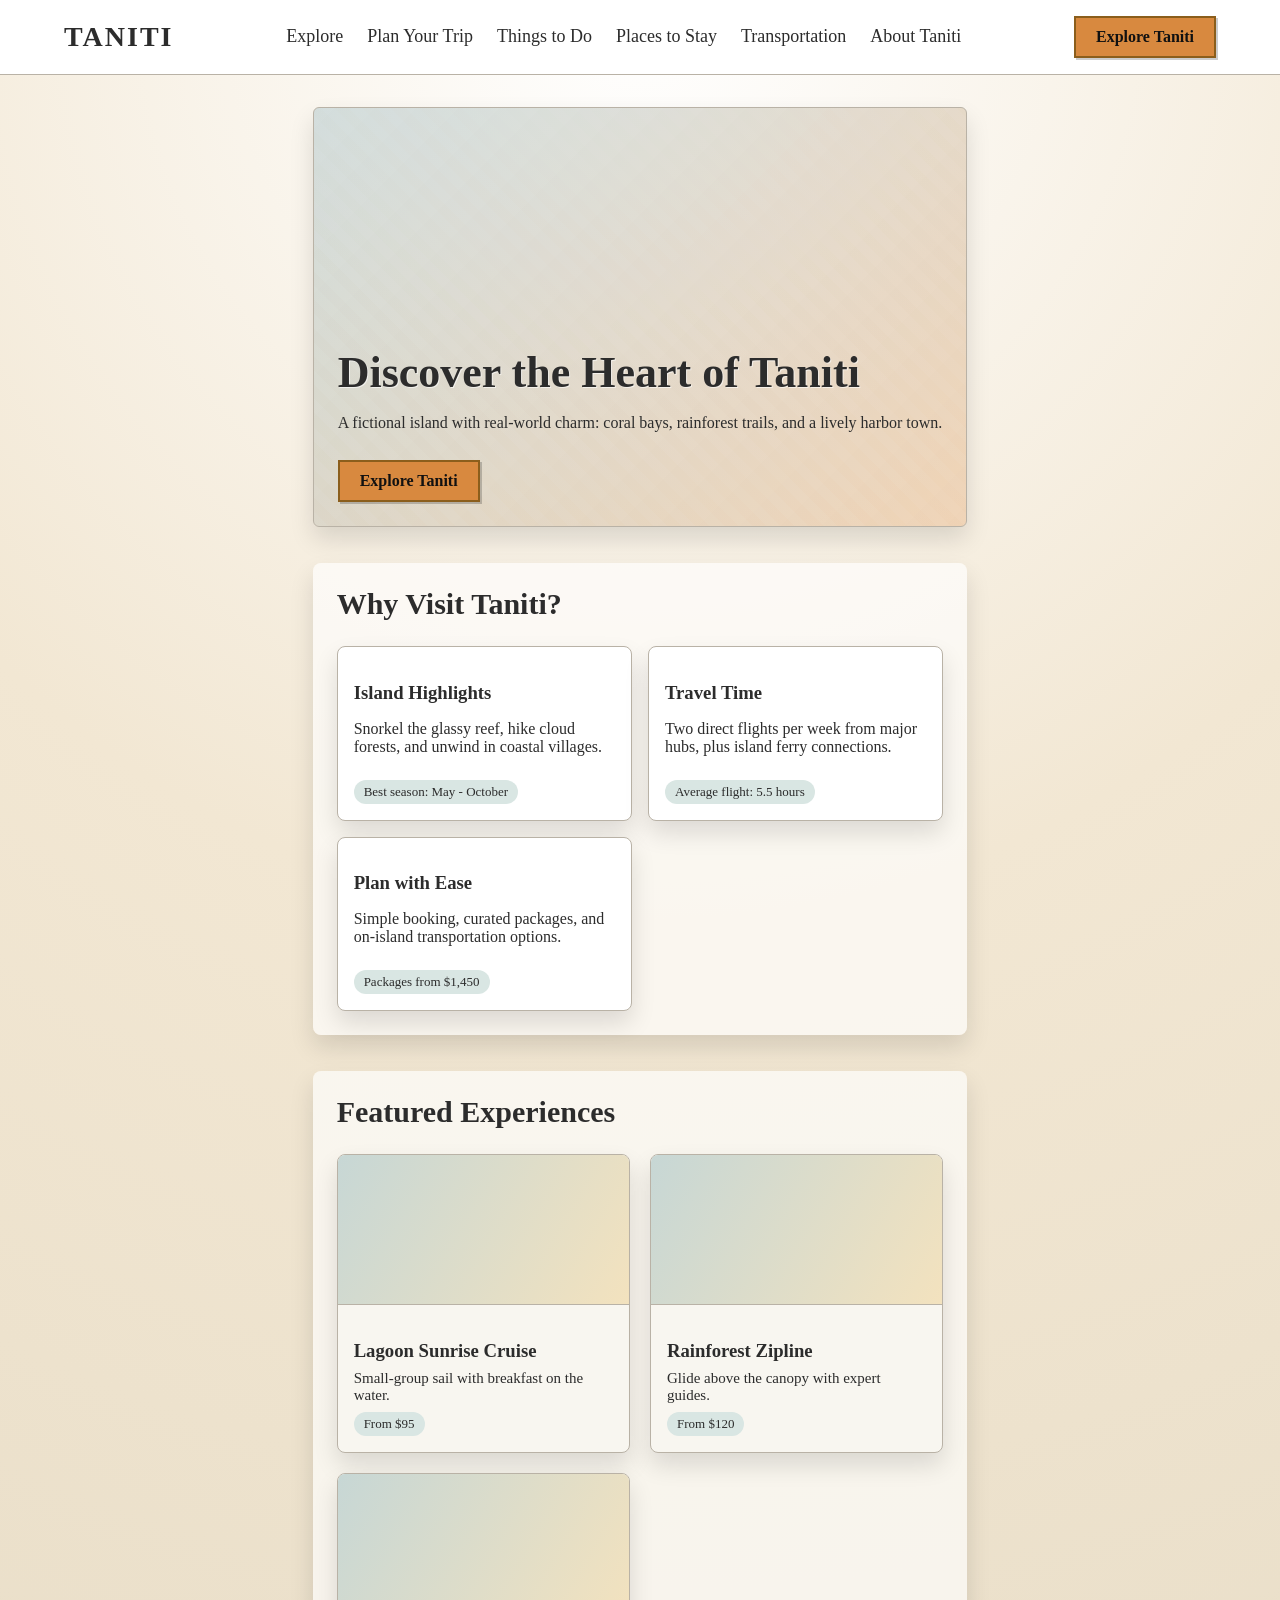
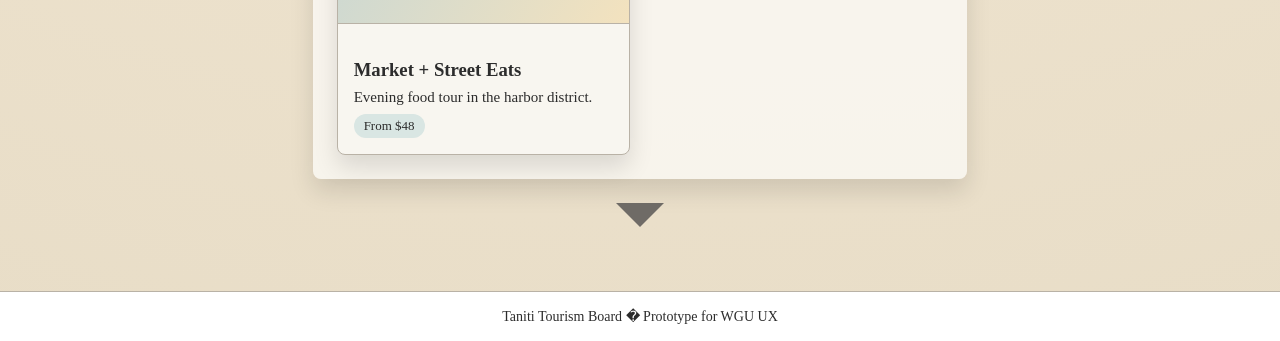
==== index.html @ 63d366b0 "Initial" ====
<!DOCTYPE html>
<html lang="en">
  <head>
    <meta charset="UTF-8" />
    <meta name="viewport" content="width=device-width, initial-scale=1.0" />
    <title>Taniti | Home</title>
    <link rel="stylesheet" href="styles.css" />
  </head>
  <body>
    <div class="page">
      <header>
        <div class="navbar">
          <div class="logo">TANITI</div>
          <nav class="nav-links" aria-label="Primary">
            <a href="explore.html">Explore</a>
            <a href="plan.html">Plan Your Trip</a>
            <a href="things.html">Things to Do</a>
            <a href="stay.html">Places to Stay</a>
            <a href="transportation.html">Transportation</a>
            <a href="about.html">About Taniti</a>
          </nav>
          <a class="cta" href="plan.html">Explore Taniti</a>
        </div>
      </header>

      <main>
        <section class="hero" aria-label="Hero">
          <div>
            <h1>Discover the Heart of Taniti</h1>
            <p>
              A fictional island with real-world charm: coral bays, rainforest
              trails, and a lively harbor town.
            </p>
            <a class="cta hero-cta" href="explore.html">Explore Taniti</a>
          </div>
        </section>

        <section class="section">
          <h2>Why Visit Taniti?</h2>
          <div class="info-block">
            <div class="info-card">
              <h3>Island Highlights</h3>
              <p>
                Snorkel the glassy reef, hike cloud forests, and unwind in
                coastal villages.
              </p>
              <span class="badge">Best season: May - October</span>
            </div>
            <div class="info-card">
              <h3>Travel Time</h3>
              <p>
                Two direct flights per week from major hubs, plus island ferry
                connections.
              </p>
              <span class="badge">Average flight: 5.5 hours</span>
            </div>
            <div class="info-card">
              <h3>Plan with Ease</h3>
              <p>
                Simple booking, curated packages, and on-island transportation
                options.
              </p>
              <span class="badge">Packages from $1,450</span>
            </div>
          </div>
        </section>

        <section class="section">
          <h2>Featured Experiences</h2>
          <div class="card-grid">
            <article class="card">
              <div class="image"></div>
              <div class="content">
                <h3>Lagoon Sunrise Cruise</h3>
                <p>Small-group sail with breakfast on the water.</p>
                <span class="badge">From $95</span>
              </div>
            </article>
            <article class="card">
              <div class="image"></div>
              <div class="content">
                <h3>Rainforest Zipline</h3>
                <p>Glide above the canopy with expert guides.</p>
                <span class="badge">From $120</span>
              </div>
            </article>
            <article class="card">
              <div class="image"></div>
              <div class="content">
                <h3>Market + Street Eats</h3>
                <p>Evening food tour in the harbor district.</p>
                <span class="badge">From $48</span>
              </div>
            </article>
          </div>
        </section>

        <div class="scroll-indicator" aria-hidden="true"></div>
      </main>

      <footer class="footer">Taniti Tourism Board � Prototype for WGU UX</footer>
    </div>
  </body>
</html>
---- styles.css ----
:root {
  --sand: #f2e7d3;
  --surf: #d9e6e3;
  --sea: #2f6f7e;
  --reef: #d8893f;
  --charcoal: #1e1e1e;
  --ink: #2c2c2c;
  --card: #f8f6f0;
  --border: #b9b2a6;
  --shadow: 0 12px 24px rgba(0, 0, 0, 0.12);
}

* {
  box-sizing: border-box;
}

body {
  margin: 0;
  font-family: "Palatino Linotype", "Book Antiqua", Palatino, serif;
  color: var(--ink);
  background: radial-gradient(circle at top, #ffffff 0%, var(--sand) 45%, #e8ddc7 100%);
}

img {
  max-width: 100%;
  display: block;
}

a {
  color: inherit;
  text-decoration: none;
}

a:hover {
  color: var(--sea);
}

.page {
  min-height: 100vh;
  display: flex;
  flex-direction: column;
}

header {
  background: #ffffff;
  border-bottom: 1px solid var(--border);
  position: sticky;
  top: 0;
  z-index: 10;
}

.navbar {
  max-width: 1200px;
  margin: 0 auto;
  padding: 16px 24px;
  display: grid;
  grid-template-columns: auto 1fr auto;
  align-items: center;
  gap: 16px;
}

.logo {
  font-weight: 700;
  font-size: 28px;
  letter-spacing: 2px;
}

.nav-links {
  display: flex;
  flex-wrap: wrap;
  gap: 16px;
  justify-content: center;
  font-size: 18px;
}

.nav-links a {
  padding: 6px 4px;
  border-bottom: 2px solid transparent;
}

.nav-links a.active {
  border-color: var(--reef);
}

.cta {
  background: var(--reef);
  color: #111;
  font-weight: 700;
  padding: 10px 20px;
  border: 2px solid #8b5e1c;
  box-shadow: 2px 2px 0 rgba(0, 0, 0, 0.2);
}

main {
  max-width: 1200px;
  margin: 0 auto;
  padding: 32px 24px 64px;
  flex: 1;
}

.hero {
  position: relative;
  height: 420px;
  background: linear-gradient(135deg, rgba(47, 111, 126, 0.2), rgba(217, 137, 63, 0.3)),
    repeating-linear-gradient(45deg, rgba(255, 255, 255, 0.35), rgba(255, 255, 255, 0.35) 10px, rgba(255, 255, 255, 0.2) 10px, rgba(255, 255, 255, 0.2) 20px);
  border: 1px solid var(--border);
  box-shadow: var(--shadow);
  display: flex;
  align-items: flex-end;
  justify-content: center;
  padding: 24px;
  border-radius: 6px;
}

.hero h1 {
  font-size: 44px;
  margin: 0 0 16px;
  text-shadow: 1px 1px 0 rgba(255, 255, 255, 0.6);
}

.hero .hero-cta {
  display: inline-block;
  margin-top: 12px;
}

.section {
  margin-top: 36px;
  background: rgba(255, 255, 255, 0.65);
  padding: 24px;
  border-radius: 8px;
  box-shadow: var(--shadow);
}

.section h2 {
  margin-top: 0;
  font-size: 30px;
}

.section h3 {
  margin-bottom: 8px;
}

.card-grid {
  display: grid;
  grid-template-columns: repeat(auto-fit, minmax(240px, 1fr));
  gap: 20px;
  margin-top: 20px;
}

.card {
  background: var(--card);
  border: 1px solid var(--border);
  border-radius: 8px;
  box-shadow: var(--shadow);
  overflow: hidden;
}

.card .image {
  height: 150px;
  background: linear-gradient(120deg, #c7d7d5, #f3e2be);
  border-bottom: 1px solid var(--border);
}

.card .content {
  padding: 16px;
}

.card .content p {
  margin: 8px 0 0;
  font-size: 15px;
}

.badge {
  display: inline-block;
  padding: 4px 10px;
  background: var(--surf);
  border-radius: 999px;
  font-size: 13px;
  margin-top: 8px;
}

.carousel-wrap {
  position: relative;
}

.carousel {
  display: grid;
  grid-auto-flow: column;
  grid-auto-columns: minmax(240px, 1fr);
  gap: 16px;
  overflow-x: auto;
  scroll-snap-type: x mandatory;
  padding-bottom: 8px;
}

.carousel .card {
  scroll-snap-align: start;
}

.scroll-btn {
  position: absolute;
  top: 50%;
  transform: translateY(-50%);
  width: 0;
  height: 0;
  border-top: 18px solid transparent;
  border-bottom: 18px solid transparent;
  cursor: pointer;
}

.scroll-btn.left {
  left: -14px;
  border-right: 24px solid #6f6b66;
}

.scroll-btn.right {
  right: -14px;
  border-left: 24px solid #6f6b66;
}

.scroll-indicator {
  margin: 24px auto 0;
  width: 0;
  height: 0;
  border-left: 24px solid transparent;
  border-right: 24px solid transparent;
  border-top: 24px solid #6f6b66;
}

.two-column {
  display: grid;
  grid-template-columns: minmax(260px, 1fr) minmax(300px, 2fr);
  gap: 24px;
  align-items: start;
}

.filter-panel {
  background: #ffffff;
  border: 1px solid var(--border);
  border-radius: 8px;
  padding: 16px;
  box-shadow: var(--shadow);
  position: sticky;
  top: 100px;
}

.filter-panel h3 {
  margin-top: 0;
}

.filter-panel label {
  display: block;
  margin: 8px 0 4px;
  font-weight: 600;
}

.filter-panel select,
.filter-panel input[type="checkbox"] {
  margin-right: 6px;
}

.filter-panel .button-row {
  display: flex;
  gap: 8px;
  margin-top: 12px;
}

.button {
  background: var(--sea);
  color: #fff;
  border: none;
  padding: 8px 12px;
  border-radius: 4px;
  cursor: pointer;
}

.button.secondary {
  background: #6f6b66;
}

.hotel-grid {
  display: grid;
  grid-template-columns: repeat(auto-fit, minmax(230px, 1fr));
  gap: 20px;
}

.notice {
  font-size: 15px;
  margin-top: 8px;
}

.info-block {
  display: grid;
  grid-template-columns: repeat(auto-fit, minmax(260px, 1fr));
  gap: 16px;
}

.info-card {
  background: #ffffff;
  border: 1px solid var(--border);
  padding: 16px;
  border-radius: 8px;
  box-shadow: var(--shadow);
}

.faq {
  background: #ffffff;
  border: 1px solid var(--border);
  border-radius: 8px;
  padding: 16px;
  margin-top: 20px;
  box-shadow: var(--shadow);
}

.faq details {
  margin-bottom: 12px;
}

.footer {
  background: #ffffff;
  border-top: 1px solid var(--border);
  padding: 16px 24px;
  text-align: center;
  font-size: 14px;
}

@media (max-width: 900px) {
  .navbar {
    grid-template-columns: 1fr;
    text-align: center;
  }

  .cta {
    justify-self: center;
  }

  .two-column {
    grid-template-columns: 1fr;
  }

  .filter-panel {
    position: static;
  }

  .scroll-btn.left,
  .scroll-btn.right {
    display: none;
  }
}
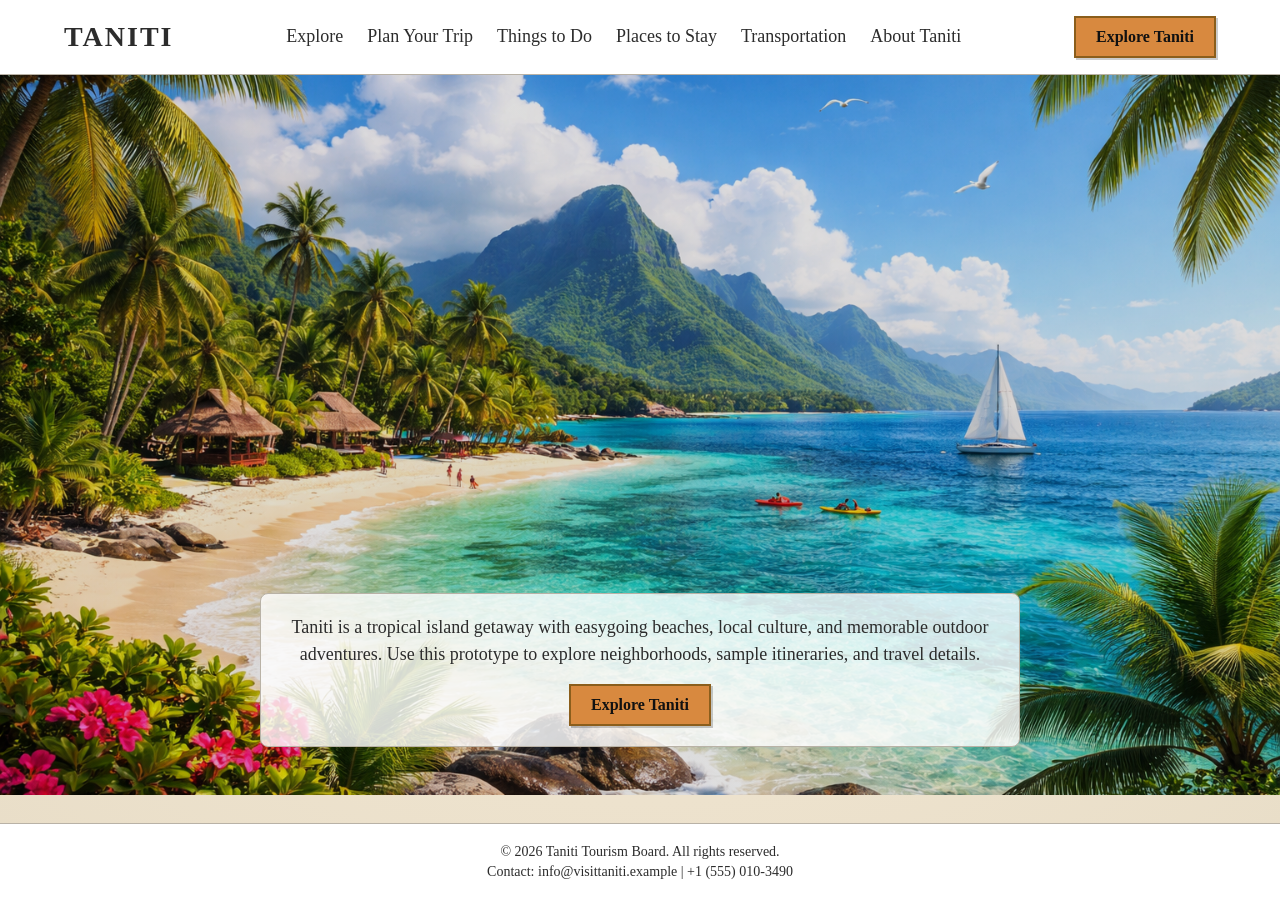
==== commit da3cf9a9: "Final pass" ====
--- a/index.html
+++ b/index.html
@@ -10,7 +10,7 @@
     <div class="page">
       <header>
         <div class="navbar">
-          <div class="logo">TANITI</div>
+          <a class="logo" href="index.html">TANITI</a>
           <nav class="nav-links" aria-label="Primary">
             <a href="explore.html">Explore</a>
             <a href="plan.html">Plan Your Trip</a>
@@ -19,86 +19,28 @@
             <a href="transportation.html">Transportation</a>
             <a href="about.html">About Taniti</a>
           </nav>
-          <a class="cta" href="plan.html">Explore Taniti</a>
+          <a class="cta" href="explore.html">Explore Taniti</a>
         </div>
       </header>
 
-      <main>
-        <section class="hero" aria-label="Hero">
-          <div>
-            <h1>Discover the Heart of Taniti</h1>
-            <p>
-              A fictional island with real-world charm: coral bays, rainforest
-              trails, and a lively harbor town.
+      <main class="home-main">
+        <section class="hero hero-home" aria-label="Hero">
+          <div class="hero-placeholder" aria-hidden="true"></div>
+          <div class="hero-overlay">
+            <p class="hero-blurb">
+              Taniti is a tropical island getaway with easygoing beaches, local
+              culture, and memorable outdoor adventures. Use this prototype to
+              explore neighborhoods, sample itineraries, and travel details.
             </p>
             <a class="cta hero-cta" href="explore.html">Explore Taniti</a>
           </div>
         </section>
-
-        <section class="section">
-          <h2>Why Visit Taniti?</h2>
-          <div class="info-block">
-            <div class="info-card">
-              <h3>Island Highlights</h3>
-              <p>
-                Snorkel the glassy reef, hike cloud forests, and unwind in
-                coastal villages.
-              </p>
-              <span class="badge">Best season: May - October</span>
-            </div>
-            <div class="info-card">
-              <h3>Travel Time</h3>
-              <p>
-                Two direct flights per week from major hubs, plus island ferry
-                connections.
-              </p>
-              <span class="badge">Average flight: 5.5 hours</span>
-            </div>
-            <div class="info-card">
-              <h3>Plan with Ease</h3>
-              <p>
-                Simple booking, curated packages, and on-island transportation
-                options.
-              </p>
-              <span class="badge">Packages from $1,450</span>
-            </div>
-          </div>
-        </section>
-
-        <section class="section">
-          <h2>Featured Experiences</h2>
-          <div class="card-grid">
-            <article class="card">
-              <div class="image"></div>
-              <div class="content">
-                <h3>Lagoon Sunrise Cruise</h3>
-                <p>Small-group sail with breakfast on the water.</p>
-                <span class="badge">From $95</span>
-              </div>
-            </article>
-            <article class="card">
-              <div class="image"></div>
-              <div class="content">
-                <h3>Rainforest Zipline</h3>
-                <p>Glide above the canopy with expert guides.</p>
-                <span class="badge">From $120</span>
-              </div>
-            </article>
-            <article class="card">
-              <div class="image"></div>
-              <div class="content">
-                <h3>Market + Street Eats</h3>
-                <p>Evening food tour in the harbor district.</p>
-                <span class="badge">From $48</span>
-              </div>
-            </article>
-          </div>
-        </section>
-
-        <div class="scroll-indicator" aria-hidden="true"></div>
       </main>
 
-      <footer class="footer">Taniti Tourism Board � Prototype for WGU UX</footer>
+      <footer class="footer">
+        <p>&copy; 2026 Taniti Tourism Board. All rights reserved.</p>
+        <p>Contact: info@visittaniti.example | +1 (555) 010-3490</p>
+      </footer>
     </div>
   </body>
 </html>
--- a/styles.css
+++ b/styles.css
@@ -59,6 +59,10 @@
   gap: 16px;
 }
 
+.navbar.no-cta {
+  grid-template-columns: auto 1fr;
+}
+
 .logo {
   font-weight: 700;
   font-size: 28px;
@@ -98,6 +102,12 @@
   flex: 1;
 }
 
+.home-main {
+  max-width: none;
+  width: 100%;
+  padding: 0;
+}
+
 .hero {
   position: relative;
   height: 420px;
@@ -112,15 +122,45 @@
   border-radius: 6px;
 }
 
-.hero h1 {
-  font-size: 44px;
+.hero-home {
+  min-height: calc(100vh - 180px);
+  height: auto;
+  border: none;
+  border-radius: 0;
+  box-shadow: none;
+  padding: 0;
+  overflow: hidden;
+}
+
+.hero-placeholder {
+  position: absolute;
+  inset: 0;
+  background-image: linear-gradient(rgba(0, 0, 0, 0.12), rgba(0, 0, 0, 0.12)), url("taniti_main.png");
+  background-size: cover;
+  background-position: center;
+  background-repeat: no-repeat;
+}
+
+.hero-overlay {
+  position: relative;
+  z-index: 1;
+  width: min(760px, calc(100% - 32px));
+  margin: auto auto 48px;
+  text-align: center;
+  background: rgba(255, 255, 255, 0.82);
+  border: 1px solid var(--border);
+  border-radius: 8px;
+  padding: 20px;
+}
+
+.hero-blurb {
   margin: 0 0 16px;
-  text-shadow: 1px 1px 0 rgba(255, 255, 255, 0.6);
+  font-size: 18px;
+  line-height: 1.5;
 }
 
 .hero .hero-cta {
   display: inline-block;
-  margin-top: 12px;
 }
 
 .section {
@@ -147,6 +187,10 @@
   margin-top: 20px;
 }
 
+.card-grid.three-up {
+  grid-template-columns: repeat(3, minmax(0, 1fr));
+}
+
 .card {
   background: var(--card);
   border: 1px solid var(--border);
@@ -168,6 +212,12 @@
 .card .content p {
   margin: 8px 0 0;
   font-size: 15px;
+}
+
+.text-link {
+  color: var(--sea);
+  font-weight: 700;
+  text-decoration: underline;
 }
 
 .badge {
@@ -186,7 +236,7 @@
 .carousel {
   display: grid;
   grid-auto-flow: column;
-  grid-auto-columns: minmax(240px, 1fr);
+  grid-auto-columns: calc((100% - 32px) / 3);
   gap: 16px;
   overflow-x: auto;
   scroll-snap-type: x mandatory;
@@ -324,8 +374,13 @@
   font-size: 14px;
 }
 
+.footer p {
+  margin: 4px 0;
+}
+
 @media (max-width: 900px) {
-  .navbar {
+  .navbar,
+  .navbar.no-cta {
     grid-template-columns: 1fr;
     text-align: center;
   }
@@ -334,7 +389,8 @@
     justify-self: center;
   }
 
-  .two-column {
+  .two-column,
+  .card-grid.three-up {
     grid-template-columns: 1fr;
   }
 
@@ -346,4 +402,16 @@
   .scroll-btn.right {
     display: none;
   }
-}
+
+  .carousel {
+    grid-auto-columns: 100%;
+  }
+
+  .hero-home {
+    min-height: calc(100vh - 220px);
+  }
+
+  .hero-overlay {
+    margin-bottom: 24px;
+  }
+}
